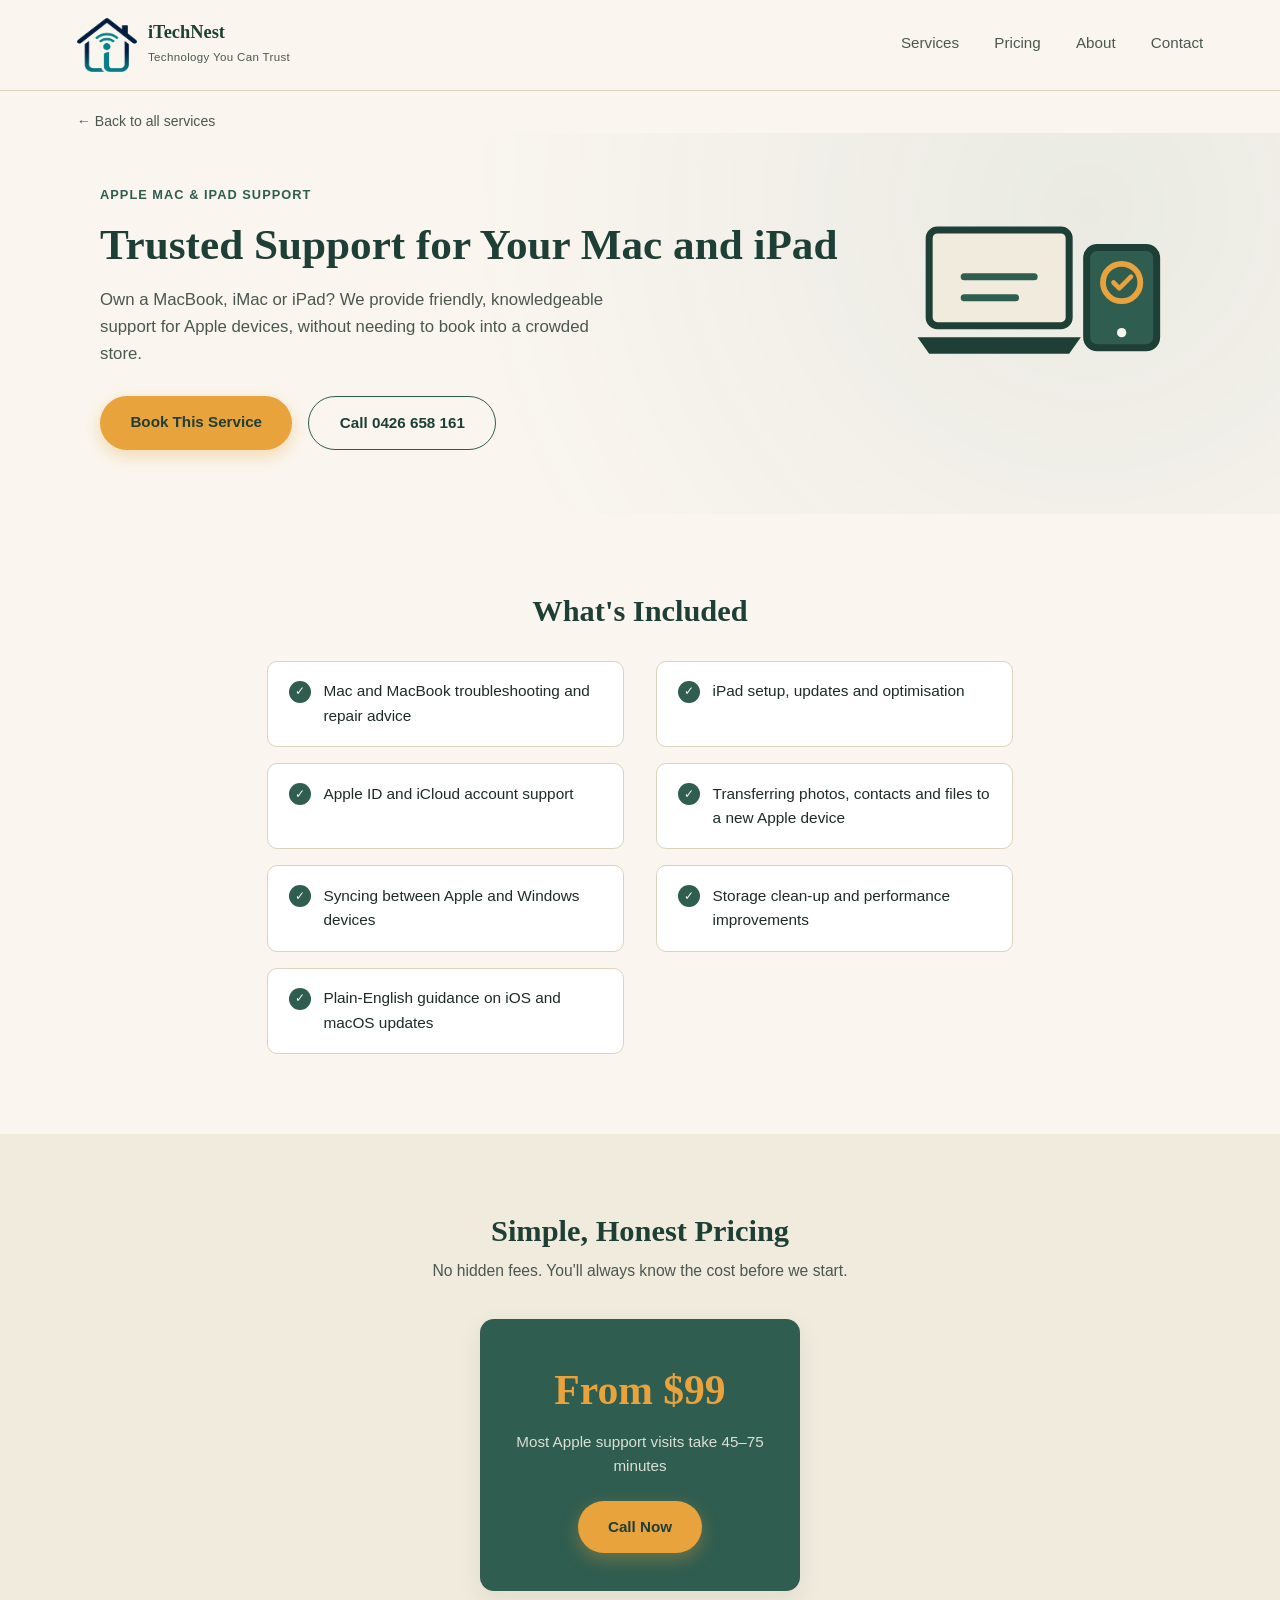
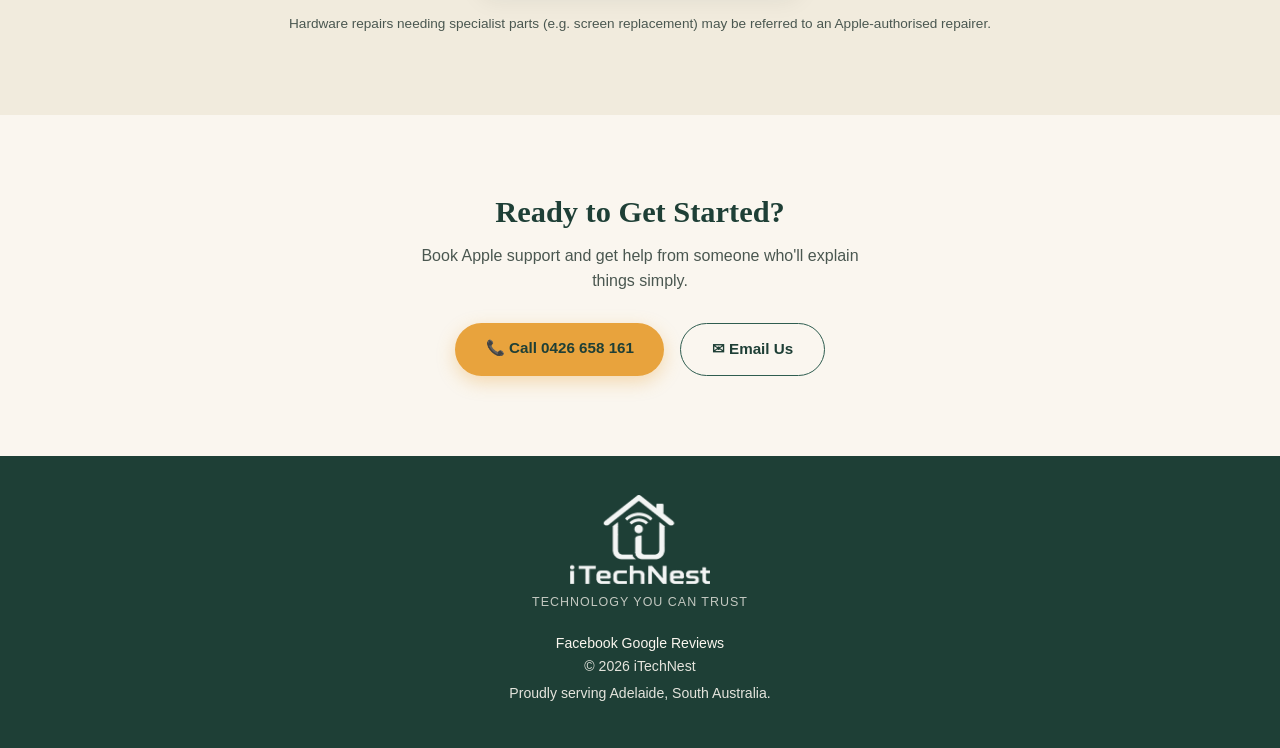
==== service-apple-support.html @ 129e5c35 "Add files via upload" ====
<!DOCTYPE html>
<html lang="en">

<head>

    <meta charset="UTF-8">
    <meta name="viewport" content="width=device-width, initial-scale=1.0">

    <title>Apple Mac & iPad Support | iTechNest</title>

    <meta name="description" content="Friendly Apple Mac and iPad support in Adelaide. Troubleshooting, setup, iCloud accounts and syncing, explained in plain English.">

    <meta name="author" content="iTechNest">

    <link rel="stylesheet" href="styles.css">

    <link rel="icon" type="image/png" href="logo-icon.png">

</head>

<body>

    <nav>

        <div class="logo">

            <a href="index.html" style="display:flex;align-items:center;gap:0.7rem;">
                <img src="logo-icon.png" alt="iTechNest logo" class="logo-icon">
                <div>
                    <h2>iTechNest</h2>
                    <small>Technology You Can Trust</small>
                </div>
            </a>

        </div>

        <div class="menu">

            <a href="index.html#services">Services</a>

            <a href="index.html#pricing">Pricing</a>

            <a href="index.html#about">About</a>

            <a href="index.html#contact">Contact</a>

        </div>

    </nav>

    <a href="index.html#services" class="breadcrumb">← Back to all services</a>

    <!-- ========================= -->
    <!-- Service Hero -->
    <!-- ========================= -->

    <section class="service-hero">

        <div class="service-hero-inner">

            <div class="service-hero-text">

                <span class="service-eyebrow">Apple Mac & iPad Support</span>

                <h1>Trusted Support for Your Mac and iPad</h1>

                <p>Own a MacBook, iMac or iPad? We provide friendly, knowledgeable support for Apple devices, without needing to book into a crowded store.</p>

                <div class="hero-buttons" style="justify-content:flex-start;">

                    <a href="#pricing-cta" class="btn-primary">Book This Service</a>

                    <a href="tel:+61426658161" class="btn-secondary">Call 0426 658 161</a>

                </div>

            </div>

            <div class="service-illustration">
                <svg viewBox="0 0 240 200" xmlns="http://www.w3.org/2000/svg">
                    <rect x="25" y="30" width="120" height="82" rx="7" fill="var(--paper-dim)" stroke="var(--pine-dark)" stroke-width="6"/>
                    <path d="M15 122 h140 l-10 14 h-120 z" fill="var(--pine-dark)"/>
                    <rect x="160" y="45" width="60" height="86" rx="9" fill="var(--pine)" stroke="var(--pine-dark)" stroke-width="6"/>
                    <circle cx="190" cy="118" r="4" fill="var(--paper)"/>
                    <path d="M55 70 h60 M55 88 h44" stroke="var(--pine)" stroke-width="6" stroke-linecap="round"/>
                    <circle cx="190" cy="75" r="16" fill="none" stroke="var(--amber)" stroke-width="5"/>
                    <path d="M183 75 l5 5 l10 -10" fill="none" stroke="var(--amber)" stroke-width="4" stroke-linecap="round" stroke-linejoin="round"/>
                </svg>

            </div>

        </div>

    </section>

    <!-- ========================= -->
    <!-- Coverage -->
    <!-- ========================= -->

    <section class="coverage">

        <h2>What's Included</h2>

        <div class="coverage-grid">

            <div class="coverage-item">
                <span class="tick">✓</span>
                <span>Mac and MacBook troubleshooting and repair advice</span>
            </div>

            <div class="coverage-item">
                <span class="tick">✓</span>
                <span>iPad setup, updates and optimisation</span>
            </div>

            <div class="coverage-item">
                <span class="tick">✓</span>
                <span>Apple ID and iCloud account support</span>
            </div>

            <div class="coverage-item">
                <span class="tick">✓</span>
                <span>Transferring photos, contacts and files to a new Apple device</span>
            </div>

            <div class="coverage-item">
                <span class="tick">✓</span>
                <span>Syncing between Apple and Windows devices</span>
            </div>

            <div class="coverage-item">
                <span class="tick">✓</span>
                <span>Storage clean-up and performance improvements</span>
            </div>

            <div class="coverage-item">
                <span class="tick">✓</span>
                <span>Plain-English guidance on iOS and macOS updates</span>
            </div>

        </div>

    </section>

    <!-- ========================= -->
    <!-- Pricing -->
    <!-- ========================= -->

    <section class="service-pricing" id="pricing-cta">

        <h2>Simple, Honest Pricing</h2>

        <p class="pricing-note">No hidden fees. You'll always know the cost before we start.</p>

        <div class="service-price-card">

            <div class="price">From $99</div>

            <div class="price-label">Most Apple support visits take 45–75 minutes</div>

            <a href="tel:+61426658161" class="btn-primary">Call Now</a>

        </div>

        <p class="price-fineprint">Hardware repairs needing specialist parts (e.g. screen replacement) may be referred to an Apple-authorised repairer.</p>

    </section>

    <!-- ========================= -->
    <!-- CTA -->
    <!-- ========================= -->

    <section class="service-cta">

        <h2>Ready to Get Started?</h2>

        <p>Book Apple support and get help from someone who'll explain things simply.</p>

        <div class="service-cta-buttons">

            <a href="tel:+61426658161" class="btn-primary">📞 Call 0426 658 161</a>

            <a href="mailto:support@itechnest.com" class="btn-secondary">✉ Email Us</a>

        </div>

    </section>

    <footer>

        <img src="logo-footer.png" alt="iTechNest" class="footer-logo">

        <p class="footer-tagline">Technology You Can Trust</p>

        <div class="footer-social">

            <a href="https://www.facebook.com/profile.php?id=61591893814997" target="_blank" rel="noopener">Facebook</a>

            <a href="https://g.page/r/CUz_t5HY9I8OEAE/review" target="_blank" rel="noopener">Google Reviews</a>

        </div>

        <p>

            © 2026 iTechNest

        </p>

        <p>

            Proudly serving Adelaide, South Australia.

        </p>

    </footer>

</body>

</html>
---- styles.css ----
/* ==========================================================
   iTechNest — stylesheet
   Palette: pine green (trust/calm), warm paper (approachable),
   amber accent (CTA/warmth). Signal-arc motif nods to Wi-Fi work.
   ========================================================== */

:root {
  --paper: #FAF6EF;
  --paper-dim: #F1EBDD;
  --ink: #1F2B26;
  --ink-soft: #4A5750;
  --pine: #2F5D50;
  --pine-dark: #1E3F36;
  --amber: #E8A33D;
  --amber-dark: #C8842A;
  --line: #DCD3BE;
  --white: #FFFFFF;

  --font-display: 'Fraunces', Georgia, 'Times New Roman', serif;
  --font-body: 'Inter', -apple-system, BlinkMacSystemFont, 'Segoe UI', sans-serif;

  --radius: 14px;
  --shadow: 0 8px 24px rgba(31, 43, 38, 0.08);
}

@import url('https://fonts.googleapis.com/css2?family=Fraunces:opsz,wght@9..144,400;9..144,600;9..144,700&family=Inter:wght@400;500;600;700&display=swap');

* {
  margin: 0;
  padding: 0;
  box-sizing: border-box;
}

html {
  scroll-behavior: smooth;
}

body {
  font-family: var(--font-body);
  background: var(--paper);
  color: var(--ink);
  line-height: 1.6;
  -webkit-font-smoothing: antialiased;
}

a {
  text-decoration: none;
  color: inherit;
}

h1, h2, h3 {
  font-family: var(--font-display);
  color: var(--pine-dark);
  line-height: 1.15;
}

img { max-width: 100%; display: block; }

/* ---------- Signal-arc signature motif ---------- */
.section-title {
  position: relative;
  font-size: clamp(1.6rem, 3vw, 2.1rem);
  font-weight: 600;
  text-align: center;
  margin-bottom: 3rem;
  padding-bottom: 1.1rem;
}

.section-title::after {
  content: "";
  position: absolute;
  left: 50%;
  bottom: 0;
  transform: translateX(-50%);
  width: 46px;
  height: 14px;
  background:
    radial-gradient(circle at 23px 14px, transparent 5px, var(--amber) 6px, var(--amber) 7px, transparent 8px),
    radial-gradient(circle at 23px 14px, transparent 10px, var(--pine) 11px, var(--pine) 12px, transparent 13px);
  clip-path: inset(0 0 50% 0);
}

/* ---------- Nav ---------- */
nav {
  position: sticky;
  top: 0;
  z-index: 100;
  display: flex;
  align-items: center;
  justify-content: space-between;
  padding: 1.1rem 6%;
  background: rgba(250, 246, 239, 0.92);
  backdrop-filter: blur(8px);
  border-bottom: 1px solid var(--line);
}

.logo {
  display: flex;
  align-items: center;
  gap: 0.7rem;
}

.logo-icon {
  width: 60px;
  height: auto;
}

.logo h2 {
  font-size: 1.15rem;
  font-weight: 600;
  color: var(--pine-dark);
}

.logo small {
  color: var(--ink-soft);
  font-size: 0.72rem;
  letter-spacing: 0.03em;
}

.menu {
  display: flex;
  gap: 2.2rem;
}

.menu a {
  font-weight: 500;
  font-size: 0.95rem;
  color: var(--ink-soft);
  position: relative;
  padding-bottom: 4px;
  transition: color 0.2s ease;
}

.menu a::after {
  content: "";
  position: absolute;
  left: 0; bottom: 0;
  width: 0;
  height: 2px;
  background: var(--amber);
  transition: width 0.25s ease;
}

.menu a:hover {
  color: var(--pine-dark);
}

.menu a:hover::after {
  width: 100%;
}

/* ---------- Hero ---------- */
header {
  padding: 6rem 6% 5rem;
  background:
    radial-gradient(circle at 85% 20%, rgba(47, 93, 80, 0.08), transparent 55%),
    var(--paper);
  text-align: center;
}

.hero-content {
  max-width: 720px;
  margin: 0 auto;
}

header h1 {
  font-size: clamp(2.1rem, 4.5vw, 3.2rem);
  font-weight: 700;
  margin-bottom: 1.4rem;
}

header p {
  font-size: 1.1rem;
  color: var(--ink-soft);
  max-width: 560px;
  margin: 0 auto 2.4rem;
}

.hero-buttons {
  display: flex;
  gap: 1rem;
  justify-content: center;
  flex-wrap: wrap;
}

.btn-primary, .btn-secondary {
  display: inline-block;
  padding: 0.85rem 1.9rem;
  border-radius: 999px;
  font-weight: 600;
  font-size: 0.95rem;
  transition: transform 0.2s ease, box-shadow 0.2s ease, background 0.2s ease;
}

.btn-primary {
  background: var(--amber);
  color: var(--pine-dark);
  box-shadow: 0 6px 18px rgba(232, 163, 61, 0.35);
}

.btn-primary:hover {
  background: var(--amber-dark);
  transform: translateY(-2px);
}

.btn-secondary {
  background: transparent;
  color: var(--pine-dark);
  border: 1.5px solid var(--pine);
}

.btn-secondary:hover {
  background: var(--pine);
  color: var(--paper);
  transform: translateY(-2px);
}

/* ---------- Trust bar ---------- */
.trust {
  display: flex;
  flex-wrap: wrap;
  justify-content: center;
  gap: 2.5rem;
  padding: 1.4rem 6%;
  background: var(--pine-dark);
}

.trust-item {
  color: var(--paper);
  font-size: 0.9rem;
  font-weight: 500;
  opacity: 0.92;
}

/* ---------- Services ---------- */
#services {
  padding: 6rem 6%;
  max-width: 1140px;
  margin: 0 auto;
}

.cards {
  display: grid;
  grid-template-columns: repeat(auto-fit, minmax(260px, 1fr));
  gap: 1.5rem;
}

.card {
  display: block;
  background: var(--white);
  border: 1px solid var(--line);
  border-radius: var(--radius);
  padding: 2rem 1.7rem;
  transition: transform 0.25s ease, box-shadow 0.25s ease, border-color 0.25s ease;
}

.card:hover {
  transform: translateY(-4px);
  box-shadow: var(--shadow);
  border-color: var(--pine);
}

.card h3 {
  font-size: 1.15rem;
  margin-bottom: 0.7rem;
}

.card p {
  color: var(--ink-soft);
  font-size: 0.96rem;
}

.card-link {
  display: inline-block;
  margin-top: 1rem;
  font-weight: 600;
  font-size: 0.9rem;
  color: var(--pine);
  transition: color 0.2s ease, transform 0.2s ease;
}

.card:hover .card-link {
  color: var(--amber-dark);
  transform: translateX(3px);
}

/* ---------- Why choose us ---------- */
.why {
  background: var(--paper-dim);
  padding: 5.5rem 6%;
}

.why-grid {
  max-width: 1000px;
  margin: 0 auto;
  display: grid;
  grid-template-columns: repeat(auto-fit, minmax(220px, 1fr));
  gap: 1.2rem;
}

.why-grid div {
  background: var(--white);
  border-radius: 10px;
  padding: 1.2rem 1.4rem;
  font-weight: 500;
  font-size: 0.98rem;
  border-left: 3px solid var(--amber);
}

/* ---------- Pricing ---------- */
#pricing {
  padding: 6rem 6%;
  max-width: 1000px;
  margin: 0 auto;
}

.pricing {
  display: grid;
  grid-template-columns: repeat(auto-fit, minmax(220px, 1fr));
  gap: 1.5rem;
}

.price-card {
  text-align: center;
  background: var(--pine);
  color: var(--paper);
  border-radius: var(--radius);
  padding: 2.2rem 1.5rem;
  transition: transform 0.25s ease;
}

.price-card:hover {
  transform: translateY(-4px);
}

.price-card h3 {
  color: var(--paper);
  font-size: 1.05rem;
  font-weight: 500;
  margin-bottom: 0.8rem;
  opacity: 0.9;
}

.price-card .price {
  font-family: var(--font-display);
  font-size: 1.7rem;
  font-weight: 700;
  color: var(--amber);
}

/* ---------- About ---------- */
#about {
  padding: 6rem 6%;
  background: var(--paper-dim);
}

.about-text {
  max-width: 680px;
  margin: 0 auto;
  text-align: center;
  color: var(--ink-soft);
  font-size: 1.05rem;
}

/* ---------- Contact ---------- */
#contact {
  padding: 6rem 6%;
  text-align: center;
}

.contact-box {
  max-width: 480px;
  margin: 0 auto;
  background: var(--white);
  border: 1px solid var(--line);
  border-radius: var(--radius);
  padding: 2.8rem 2rem;
  box-shadow: var(--shadow);
}

.contact-box p {
  margin-bottom: 0.9rem;
  color: var(--ink-soft);
  font-size: 1.02rem;
}

.contact-box a {
  color: var(--pine);
  font-weight: 600;
  border-bottom: 1.5px solid transparent;
  transition: border-color 0.2s ease, color 0.2s ease;
}

.contact-box a:hover {
  color: var(--pine-dark);
  border-bottom-color: var(--amber);
}

.contact-box .btn-primary {
  margin-top: 0.8rem;
}

/* ---------- Footer ---------- */
footer {
  background: var(--pine-dark);
  color: var(--paper);
  text-align: center;
  padding: 2.4rem 6%;
  font-size: 0.88rem;
}

.footer-logo {
  width: 140px;
  height: auto;
  margin: 0 auto 0.6rem;
  filter: brightness(0) invert(1);
  opacity: 0.95;
}

.footer-tagline {
  font-size: 0.78rem;
  letter-spacing: 0.08em;
  text-transform: uppercase;
  color: var(--paper);
  opacity: 0.75;
  margin-bottom: 1.2rem;
}

footer p {
  margin-bottom: 0.3rem;
  opacity: 0.9;
}

/* ---------- Responsive ---------- */
@media (max-width: 720px) {
  nav {
    flex-direction: column;
    gap: 0.8rem;
    padding: 1rem 5%;
  }

  .menu {
    gap: 1.4rem;
    flex-wrap: wrap;
    justify-content: center;
  }

  header {
    padding: 4rem 6% 3.5rem;
  }

  .trust {
    gap: 1.2rem 2rem;
  }

  .service-hero-inner {
    flex-direction: column;
    text-align: center;
  }

  .service-illustration {
    order: -1;
    width: 200px;
  }
}

/* ==========================================================
   Individual service pages
   ========================================================== */

.breadcrumb {
  display: block;
  padding: 1.2rem 6% 0;
  font-size: 0.88rem;
  color: var(--ink-soft);
  font-weight: 500;
}

.breadcrumb:hover {
  color: var(--pine);
}

.service-hero {
  padding: 3rem 6% 4rem;
  background:
    radial-gradient(circle at 85% 20%, rgba(47, 93, 80, 0.08), transparent 55%),
    var(--paper);
}

.service-hero-inner {
  max-width: 1080px;
  margin: 0 auto;
  display: flex;
  align-items: center;
  gap: 3rem;
}

.service-hero-text {
  flex: 1.2;
}

.service-eyebrow {
  display: inline-block;
  font-size: 0.8rem;
  font-weight: 700;
  letter-spacing: 0.08em;
  text-transform: uppercase;
  color: var(--pine);
  margin-bottom: 0.9rem;
}

.service-hero-text h1 {
  font-size: clamp(1.9rem, 4vw, 2.7rem);
  font-weight: 700;
  margin-bottom: 1.1rem;
}

.service-hero-text p {
  font-size: 1.05rem;
  color: var(--ink-soft);
  max-width: 520px;
  margin-bottom: 1.8rem;
}

.service-illustration {
  flex: 1;
  max-width: 280px;
  margin: 0 auto;
}

/* Coverage section */
.coverage {
  padding: 5rem 6%;
  max-width: 900px;
  margin: 0 auto;
}

.coverage h2 {
  font-size: clamp(1.5rem, 3vw, 1.9rem);
  margin-bottom: 2rem;
  text-align: center;
}

.coverage-grid {
  display: grid;
  grid-template-columns: repeat(auto-fit, minmax(260px, 1fr));
  gap: 1rem 2rem;
}

.coverage-item {
  display: flex;
  align-items: flex-start;
  gap: 0.8rem;
  background: var(--white);
  border: 1px solid var(--line);
  border-radius: 10px;
  padding: 1.1rem 1.3rem;
  font-size: 0.96rem;
  color: var(--ink);
}

.coverage-item .tick {
  flex-shrink: 0;
  width: 22px;
  height: 22px;
  border-radius: 50%;
  background: var(--pine);
  color: var(--paper);
  display: flex;
  align-items: center;
  justify-content: center;
  font-size: 0.75rem;
  margin-top: 0.1rem;
}

/* Service pricing */
.service-pricing {
  padding: 5rem 6%;
  background: var(--paper-dim);
  text-align: center;
}

.service-pricing h2 {
  font-size: clamp(1.5rem, 3vw, 1.9rem);
  margin-bottom: 0.6rem;
}

.service-pricing .pricing-note {
  color: var(--ink-soft);
  max-width: 520px;
  margin: 0 auto 2.2rem;
  font-size: 0.98rem;
}

.service-price-card {
  max-width: 320px;
  margin: 0 auto;
  background: var(--pine);
  color: var(--paper);
  border-radius: var(--radius);
  padding: 2.4rem 2rem;
  box-shadow: var(--shadow);
}

.service-price-card .price {
  font-family: var(--font-display);
  font-size: 2.6rem;
  font-weight: 700;
  color: var(--amber);
  margin-bottom: 0.4rem;
}

.service-price-card .price-label {
  font-size: 0.95rem;
  opacity: 0.85;
  margin-bottom: 1.4rem;
}

.price-fineprint {
  margin-top: 1.4rem;
  font-size: 0.85rem;
  color: var(--ink-soft);
}

/* CTA band */
.service-cta {
  padding: 5rem 6%;
  text-align: center;
}

.service-cta h2 {
  font-size: clamp(1.5rem, 3vw, 1.9rem);
  margin-bottom: 0.8rem;
}

.service-cta p {
  color: var(--ink-soft);
  max-width: 480px;
  margin: 0 auto 1.8rem;
}

.service-cta-buttons {
  display: flex;
  gap: 1rem;
  justify-content: center;
  flex-wrap: wrap;
}

/* ---------- Accessibility ---------- */
a:focus-visible,
button:focus-visible {
  outline: 2px solid var(--amber);
  outline-offset: 3px;
}

@media (prefers-reduced-motion: reduce) {
  * {
    transition: none !important;
    scroll-behavior: auto !important;
  }
}
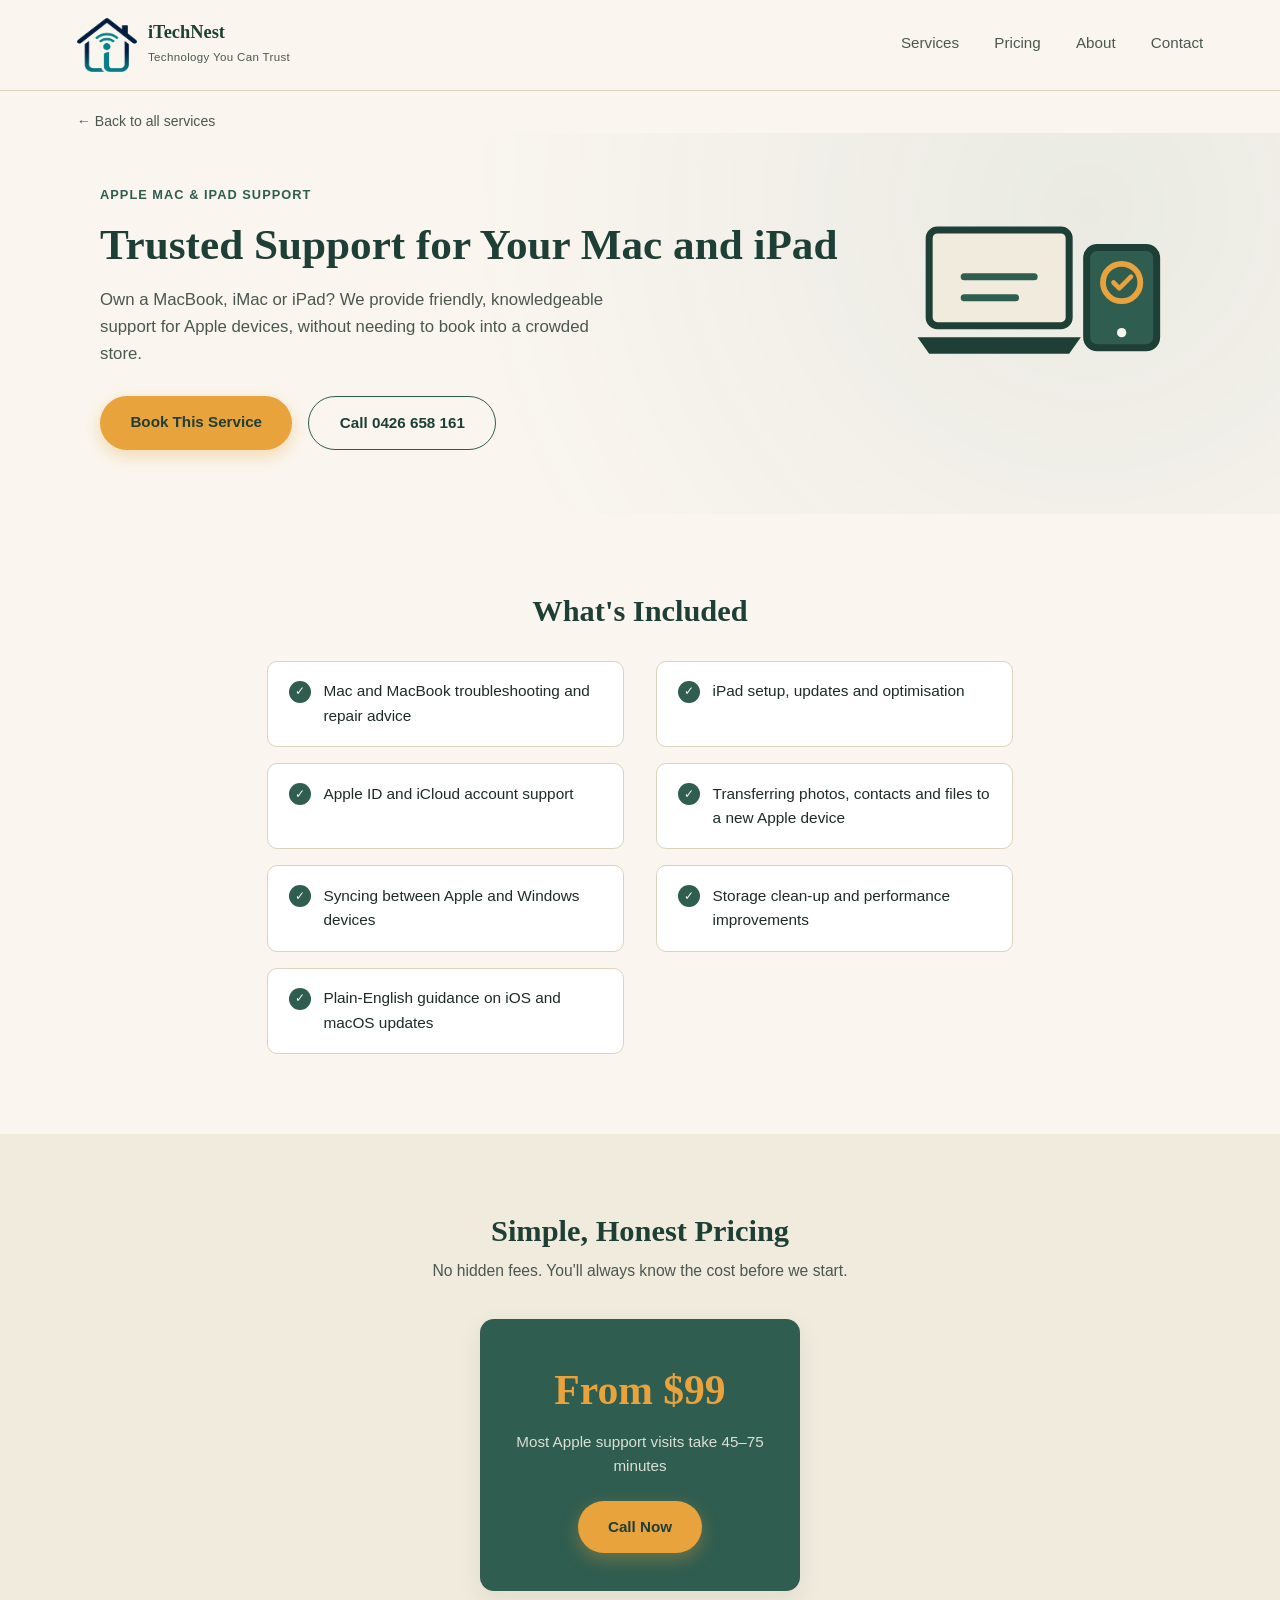
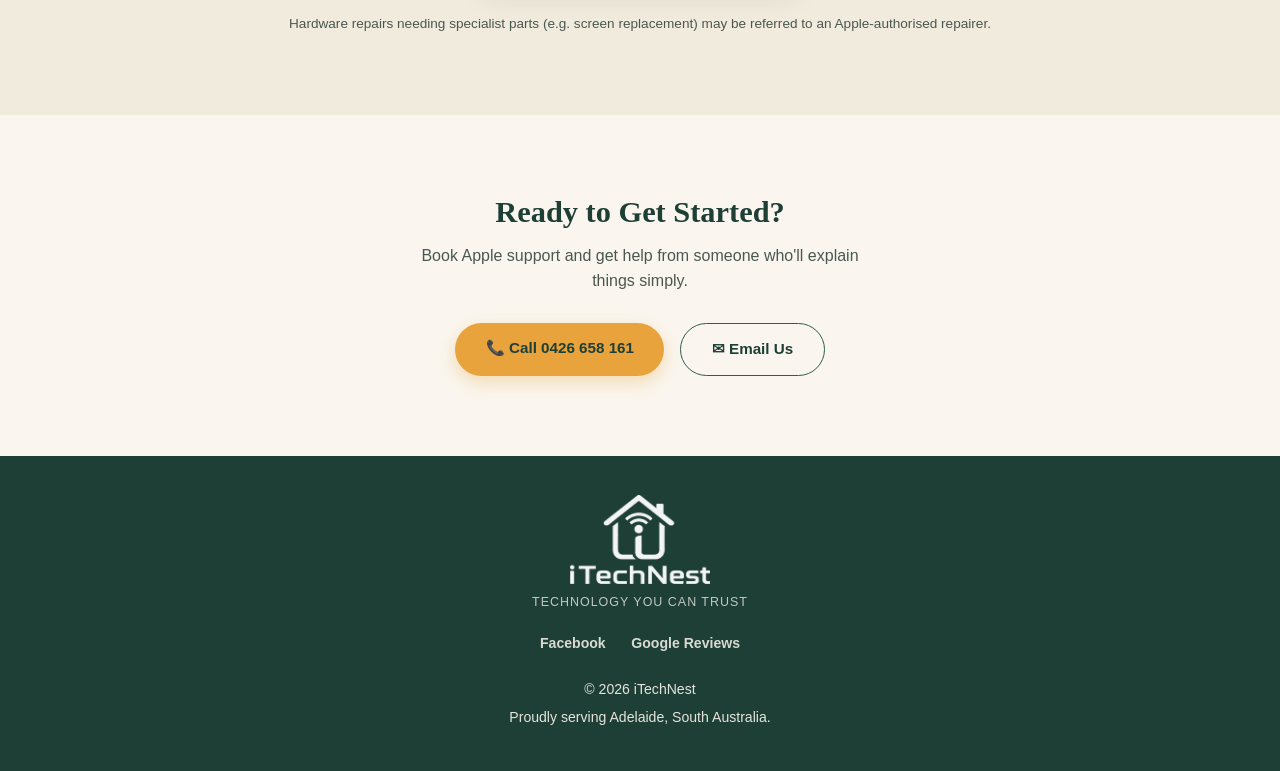
==== commit bbde5e1d: "Add files via upload" ====
--- a/service-apple-support.html
+++ b/service-apple-support.html
@@ -11,6 +11,16 @@
     <meta name="description" content="Friendly Apple Mac and iPad support in Adelaide. Troubleshooting, setup, iCloud accounts and syncing, explained in plain English.">
 
     <meta name="author" content="iTechNest">
+
+        <!-- Google tag (gtag.js) -->
+    <script async src="https://www.googletagmanager.com/gtag/js?id=G-P4V0JFTGTQ"></script>
+    <script>
+      window.dataLayer = window.dataLayer || [];
+      function gtag(){dataLayer.push(arguments);}
+      gtag('js', new Date());
+
+      gtag('config', 'G-P4V0JFTGTQ');
+    </script>
 
     <link rel="stylesheet" href="styles.css">
 
--- a/styles.css
+++ b/styles.css
@@ -400,6 +400,103 @@
   margin-top: 0.8rem;
 }
 
+.contact-grid {
+  max-width: 900px;
+  margin: 0 auto;
+  display: grid;
+  grid-template-columns: repeat(auto-fit, minmax(320px, 1fr));
+  gap: 1.5rem;
+  align-items: start;
+}
+
+.contact-form-box {
+  background: var(--white);
+  border: 1px solid var(--line);
+  border-radius: var(--radius);
+  padding: 2.4rem 2rem;
+  box-shadow: var(--shadow);
+  text-align: left;
+}
+
+.contact-form-intro {
+  color: var(--ink-soft);
+  font-size: 0.98rem;
+  margin-bottom: 1.4rem;
+}
+
+.contact-form-box form {
+  display: flex;
+  flex-direction: column;
+  gap: 0.4rem;
+}
+
+.contact-form-box label {
+  font-size: 0.88rem;
+  font-weight: 600;
+  color: var(--ink);
+  margin-top: 0.6rem;
+}
+
+.contact-form-box input,
+.contact-form-box textarea {
+  font-family: var(--font-body);
+  font-size: 0.95rem;
+  padding: 0.7rem 0.9rem;
+  border: 1px solid var(--line);
+  border-radius: 8px;
+  color: var(--ink);
+  background: var(--paper);
+  resize: vertical;
+}
+
+.contact-form-box input:focus,
+.contact-form-box textarea:focus {
+  outline: none;
+  border-color: var(--pine);
+}
+
+.contact-form-box button {
+  margin-top: 1rem;
+  border: none;
+  cursor: pointer;
+  font-family: var(--font-body);
+}
+
+.form-status {
+  margin-top: 0.8rem;
+  font-size: 0.92rem;
+}
+
+.form-status-success {
+  color: var(--pine);
+  font-weight: 600;
+}
+
+.form-status-error {
+  color: #B4432F;
+  font-weight: 600;
+}
+
+.social-links {
+  display: flex;
+  flex-direction: column;
+  gap: 0.6rem;
+  margin: 1.4rem 0;
+  padding: 1.2rem 0;
+  border-top: 1px solid var(--line);
+  border-bottom: 1px solid var(--line);
+}
+
+.social-links a {
+  color: var(--ink);
+  font-weight: 600;
+  font-size: 0.95rem;
+}
+
+.social-links a:hover {
+  color: var(--pine);
+}
+
 /* ---------- Footer ---------- */
 footer {
   background: var(--pine-dark);
@@ -424,6 +521,27 @@
   color: var(--paper);
   opacity: 0.75;
   margin-bottom: 1.2rem;
+}
+
+.footer-social {
+  display: flex;
+  justify-content: center;
+  gap: 1.6rem;
+  margin-bottom: 1.4rem;
+}
+
+.footer-social a {
+  color: var(--paper);
+  font-weight: 600;
+  font-size: 0.88rem;
+  border-bottom: 1px solid transparent;
+  transition: border-color 0.2s ease, opacity 0.2s ease;
+  opacity: 0.85;
+}
+
+.footer-social a:hover {
+  opacity: 1;
+  border-bottom-color: var(--amber);
 }
 
 footer p {
